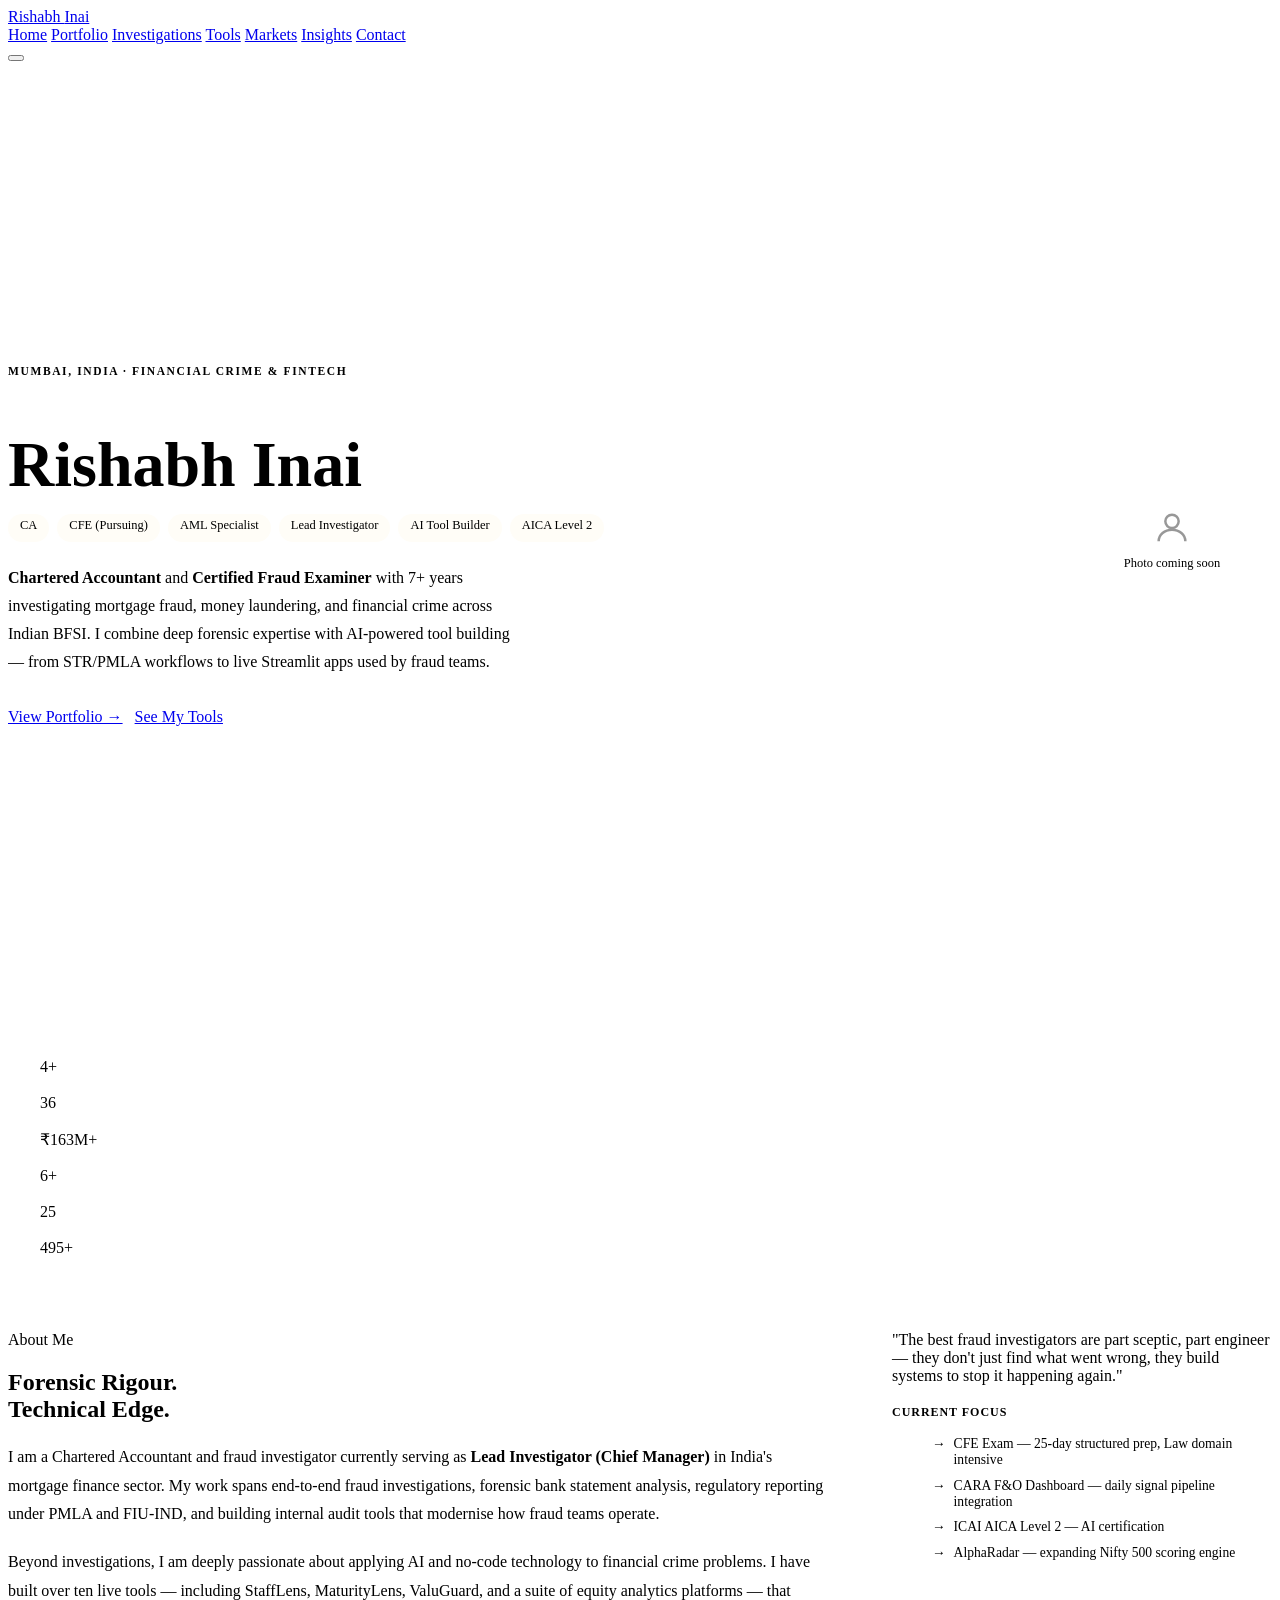
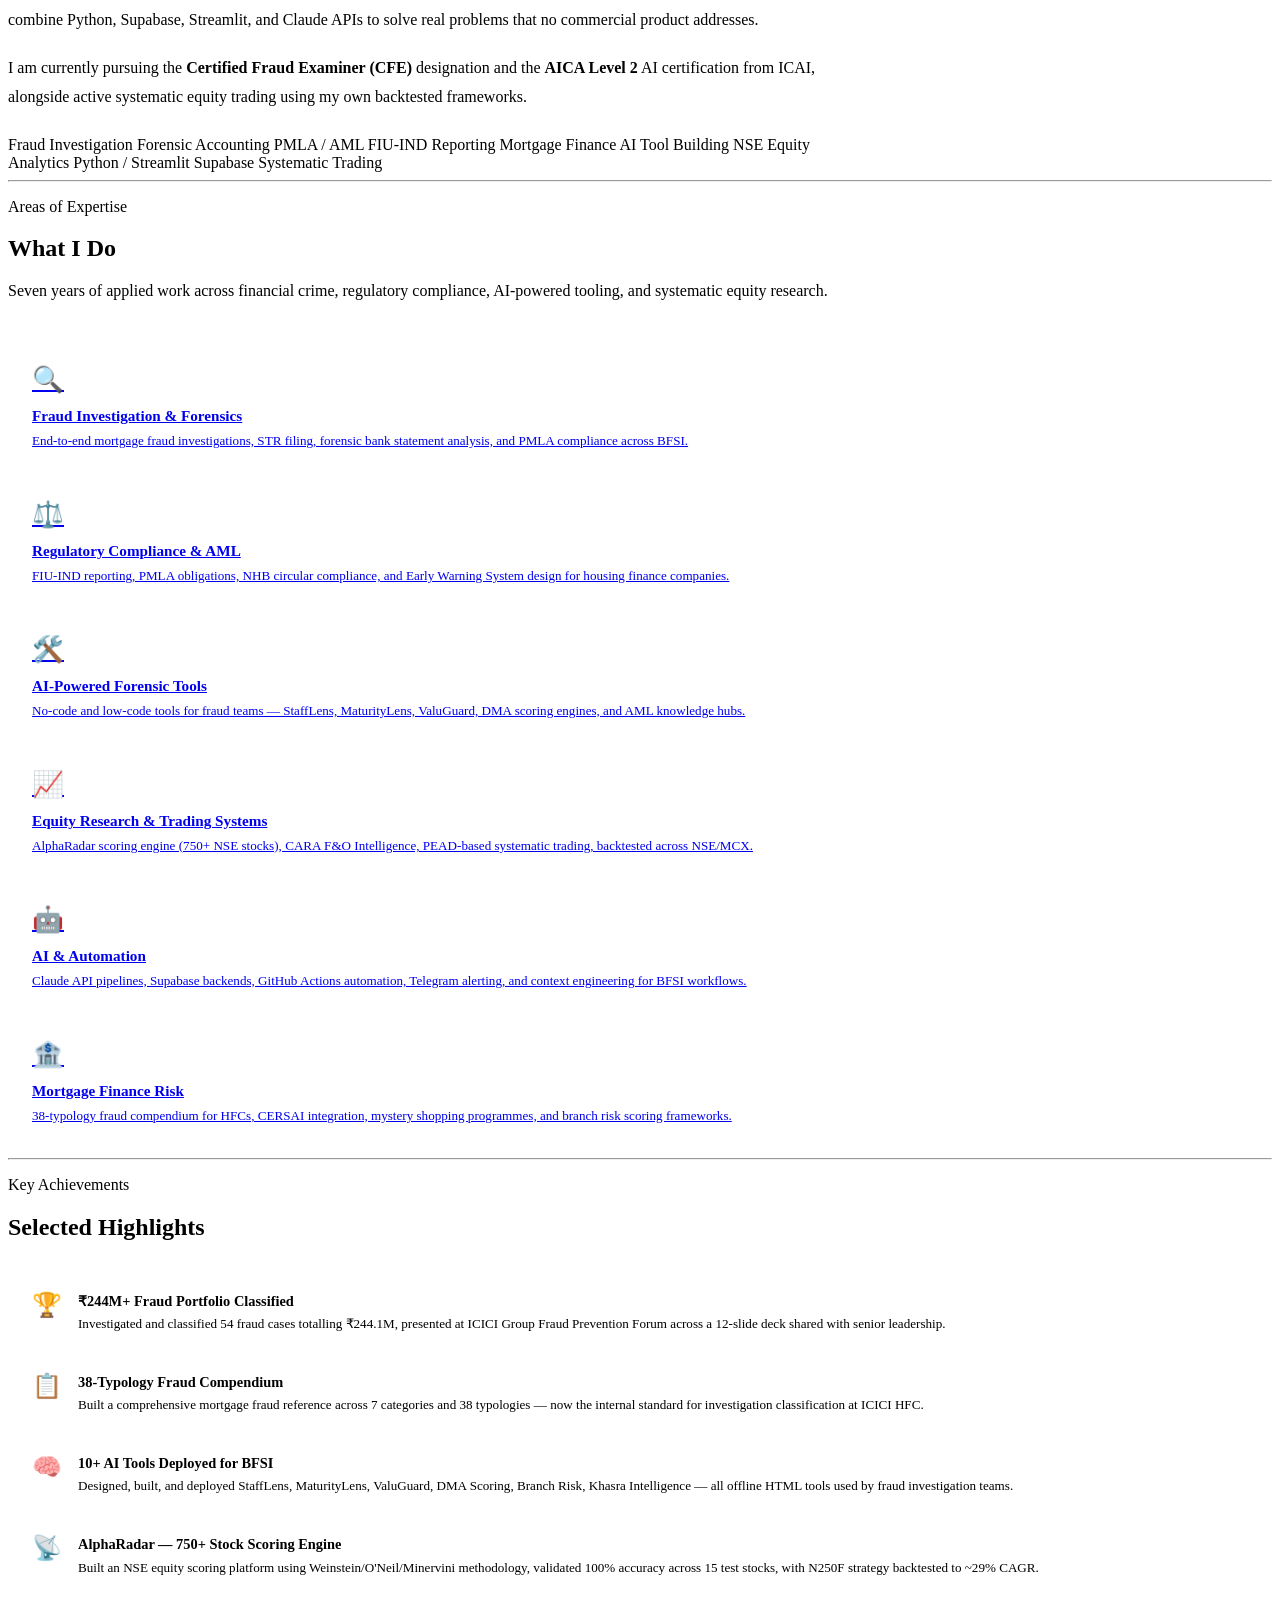
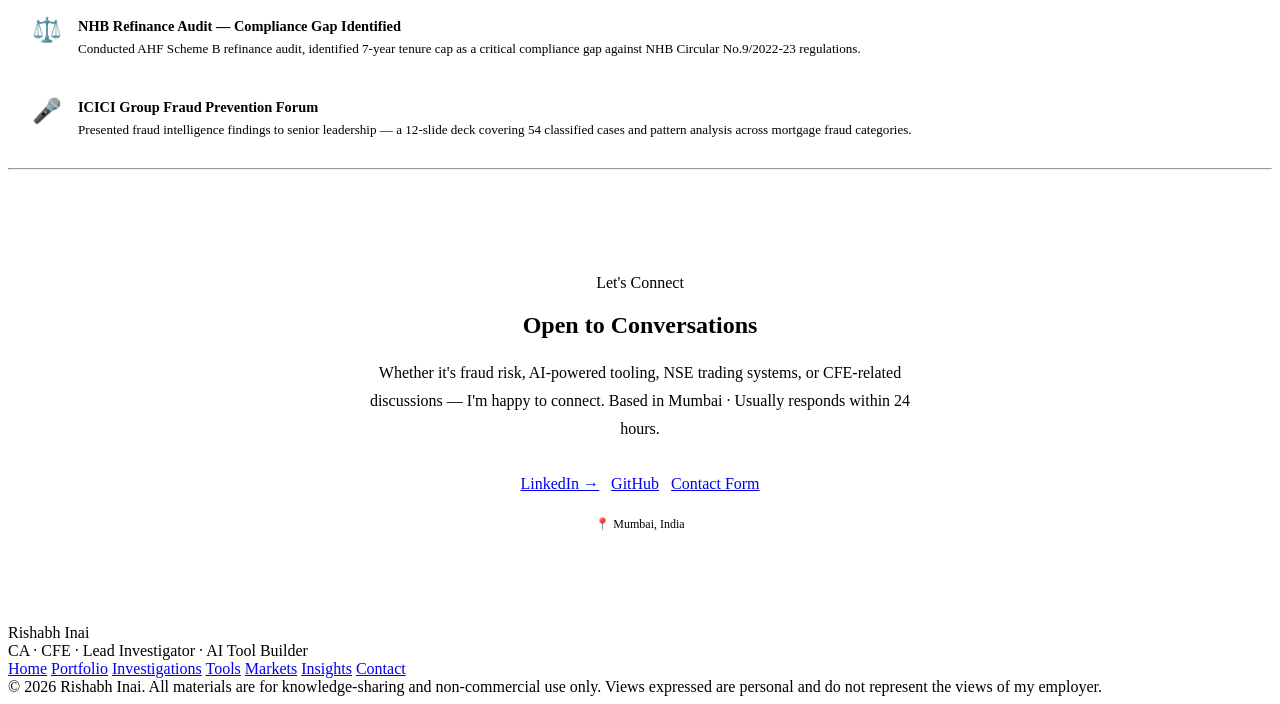
==== index.html @ bc0fc724 "Add index.html" ====
<!DOCTYPE html>
<html lang="en">
<head>
  <meta charset="UTF-8" />
  <meta name="viewport" content="width=device-width, initial-scale=1.0" />
  <title>Rishabh Inai — Fraud Investigator · CA · CFE · AI Tool Builder</title>
  <meta name="description" content="Rishabh Inai — Chartered Accountant, Certified Fraud Examiner (pursuing), Lead Investigator in financial crime with 7+ years in BFSI. Builder of AI-powered forensic and trading tools." />
  <meta property="og:title" content="Rishabh Inai — Fraud Investigator · CA · AI Tool Builder" />
  <meta property="og:description" content="CA · CFE · AML — Lead Investigator in financial crime and builder of AI-powered forensic tools for Indian BFSI." />
  <meta property="og:type" content="website" />
  <meta property="og:url" content="https://rishabhinai.github.io/" />
  <meta name="twitter:card" content="summary_large_image" />
  <link rel="stylesheet" href="style.css" />
  <style>
    /* ── HERO ── */
    .hero-section {
      min-height: 92vh;
      display: flex;
      align-items: center;
      position: relative;
      overflow: hidden;
      padding: 4rem 0;
    }
    .hero-ledger {
      position: absolute;
      inset: 0;
      pointer-events: none;
      opacity: 0.035;
      background-image: repeating-linear-gradient(
        -35deg,
        var(--navy) 0px,
        var(--navy) 1px,
        transparent 1px,
        transparent 28px
      );
    }
    .hero-inner {
      display: grid;
      grid-template-columns: 1fr auto;
      align-items: center;
      gap: 4rem;
      position: relative;
    }
    .hero-kicker {
      font-size: 0.72rem;
      font-weight: 600;
      letter-spacing: 0.14em;
      text-transform: uppercase;
      color: var(--gold);
      margin-bottom: 1.1rem;
    }
    .hero-name {
      font-family: var(--display);
      font-size: clamp(2.6rem, 5vw, 4rem);
      color: var(--navy);
      line-height: 1.05;
      margin-bottom: 1rem;
    }
    .hero-creds {
      display: flex;
      flex-wrap: wrap;
      gap: 8px;
      margin-bottom: 1.4rem;
      min-height: 28px;
    }
    .cred-pill {
      display: inline-block;
      padding: 4px 12px;
      border: 1px solid var(--gold);
      border-radius: 20px;
      font-size: 0.78rem;
      font-weight: 500;
      color: var(--navy2);
      background: #FFFDF7;
      opacity: 0;
      transform: translateY(6px);
      transition: opacity 0.4s, transform 0.4s;
    }
    .cred-pill.visible { opacity: 1; transform: translateY(0); }
    .hero-bio {
      font-size: 1rem;
      color: var(--slate);
      max-width: 520px;
      line-height: 1.75;
      margin-bottom: 2rem;
    }
    .hero-bio strong { color: var(--navy); font-weight: 600; }
    .hero-cta { display: flex; gap: 0.75rem; flex-wrap: wrap; }
    .hero-photo-wrap {
      width: 200px;
      height: 240px;
      border-radius: var(--r-lg);
      background: var(--tag-bg);
      border: 2px dashed var(--line2);
      display: flex;
      flex-direction: column;
      align-items: center;
      justify-content: center;
      flex-shrink: 0;
      color: var(--slate2);
      font-size: 0.78rem;
      text-align: center;
      gap: 8px;
    }
    .hero-photo-wrap svg { opacity: 0.4; }
    .hero-photo-wrap img {
      width: 100%;
      height: 100%;
      object-fit: cover;
      border-radius: var(--r-lg);
    }

    /* ── STATS BAR ── */
    .stats-bar {
      background: var(--navy);
      padding: 2.5rem 2rem;
    }
    .stats-bar .stat-num { color: var(--white); }
    .stats-bar .stat-label { color: rgba(255,255,255,0.5); }

    /* ── EXPERTISE TILES ── */
    .expertise-tile {
      background: var(--white);
      border: 1px solid var(--line);
      border-radius: var(--r-lg);
      padding: 1.5rem;
      display: block;
      transition: all 0.2s;
      cursor: pointer;
    }
    .expertise-tile:hover {
      border-color: var(--gold);
      box-shadow: 0 4px 20px rgba(200,149,42,0.12);
    }
    .tile-icon {
      font-size: 1.6rem;
      margin-bottom: 0.75rem;
      display: block;
    }
    .tile-title {
      font-size: 0.95rem;
      font-weight: 600;
      color: var(--navy);
      margin-bottom: 0.35rem;
    }
    .tile-desc {
      font-size: 0.82rem;
      color: var(--slate2);
      line-height: 1.55;
    }

    /* ── ACHIEVEMENT CARDS ── */
    .ach-card {
      display: flex;
      gap: 1rem;
      align-items: flex-start;
      background: var(--white);
      border: 1px solid var(--line);
      border-radius: var(--r-lg);
      padding: 1.25rem 1.5rem;
    }
    .ach-icon {
      font-size: 1.5rem;
      line-height: 1;
      flex-shrink: 0;
    }
    .ach-title { font-size: 0.9rem; font-weight: 600; color: var(--navy); margin-bottom: 0.2rem; }
    .ach-desc { font-size: 0.82rem; color: var(--slate2); line-height: 1.6; }

    /* ── HERO MOBILE ── */
    @media (max-width: 768px) {
      .hero-inner { grid-template-columns: 1fr; }
      .hero-photo-wrap { display: none; }
      .hero-section { min-height: auto; padding: 3rem 0; }
    }
  </style>
</head>
<body>

<!-- ── NAV ── -->
<nav>
  <div class="nav-inner">
    <a class="nav-brand" href="index.html">Rishabh <span>Inai</span></a>
    <div class="nav-links" id="navLinks">
      <a href="index.html" class="active">Home</a>
      <a href="portfolio.html">Portfolio</a>
      <a href="investigation.html">Investigations</a>
      <a href="tools.html">Tools</a>
      <a href="markets.html">Markets</a>
      <a href="blogs.html">Insights</a>
      <a href="contact.html">Contact</a>
    </div>
    <button class="hamburger" id="menuBtn" aria-label="Toggle menu">
      <span></span><span></span><span></span>
    </button>
  </div>
</nav>

<!-- ── HERO ── -->
<section class="hero-section">
  <div class="hero-ledger" aria-hidden="true"></div>
  <div class="page-wrapper" style="width:100%">
    <div class="hero-inner">
      <div>
        <p class="hero-kicker">Mumbai, India · Financial Crime & Fintech</p>
        <h1 class="hero-name">Rishabh Inai</h1>
        <div class="hero-creds" id="credPills" role="text" aria-label="Credentials">
          <!-- filled by JS -->
        </div>
        <p class="hero-bio">
          <strong>Chartered Accountant</strong> and <strong>Certified Fraud Examiner</strong> with 7+ years investigating mortgage fraud, money laundering, and financial crime across Indian BFSI. I combine deep forensic expertise with AI-powered tool building — from STR/PMLA workflows to live Streamlit apps used by fraud teams.
        </p>
        <div class="hero-cta">
          <a href="portfolio.html" class="btn btn-primary">View Portfolio →</a>
          <a href="tools.html" class="btn btn-outline">See My Tools</a>
        </div>
      </div>
      <div class="hero-photo-wrap" id="photoWrap">
        <svg width="40" height="40" viewBox="0 0 24 24" fill="none" stroke="currentColor" stroke-width="1.5">
          <circle cx="12" cy="8" r="4"/><path d="M4 20c0-4 3.6-7 8-7s8 3 8 7"/>
        </svg>
        <span>Photo coming soon</span>
      </div>
    </div>
  </div>
</section>

<!-- ── STATS BAR ── -->
<div class="stats-bar">
  <div class="page-wrapper">
    <div class="stats-grid">
      <div class="stat-item">
        <div class="stat-num"><span class="count" data-target="7">0</span><span>+</span></div>
        <div class="stat-label">Years in BFSI</div>
      </div>
      <div class="stat-item">
        <div class="stat-num"><span class="count" data-target="54">0</span></div>
        <div class="stat-label">Fraud Cases Classified</div>
      </div>
      <div class="stat-item">
        <div class="stat-num">₹<span class="count" data-target="244">0</span>M<span>+</span></div>
        <div class="stat-label">Fraud Portfolio Reviewed</div>
      </div>
      <div class="stat-item">
        <div class="stat-num"><span class="count" data-target="10">0</span><span>+</span></div>
        <div class="stat-label">AI Tools Built</div>
      </div>
      <div class="stat-item">
        <div class="stat-num"><span class="count" data-target="38">0</span></div>
        <div class="stat-label">Fraud Typologies Mapped</div>
      </div>
      <div class="stat-item">
        <div class="stat-num"><span class="count" data-target="750">0</span><span>+</span></div>
        <div class="stat-label">NSE Stocks Scored</div>
      </div>
    </div>
  </div>
</div>

<!-- ── ABOUT ── -->
<section>
  <div class="page-wrapper">
    <div style="display:grid; grid-template-columns: 1fr 380px; gap: 4rem; align-items: start;">
      <div>
        <p class="section-eyebrow">About Me</p>
        <h2 class="section-title">Forensic Rigour.<br>Technical Edge.</h2>
        <p style="color:var(--slate); line-height:1.8; margin-bottom:1.2rem;">
          I am a Chartered Accountant and fraud investigator currently serving as <strong>Lead Investigator (Chief Manager)</strong> in India's mortgage finance sector. My work spans end-to-end fraud investigations, forensic bank statement analysis, regulatory reporting under PMLA and FIU-IND, and building internal audit tools that modernise how fraud teams operate.
        </p>
        <p style="color:var(--slate); line-height:1.8; margin-bottom:1.2rem;">
          Beyond investigations, I am deeply passionate about applying AI and no-code technology to financial crime problems. I have built over ten live tools — including StaffLens, MaturityLens, ValuGuard, and a suite of equity analytics platforms — that combine Python, Supabase, Streamlit, and Claude APIs to solve real problems that no commercial product addresses.
        </p>
        <p style="color:var(--slate); line-height:1.8; margin-bottom:1.5rem;">
          I am currently pursuing the <strong>Certified Fraud Examiner (CFE)</strong> designation and the <strong>AICA Level 2</strong> AI certification from ICAI, alongside active systematic equity trading using my own backtested frameworks.
        </p>
        <div class="tag-wrap">
          <span class="tag">Fraud Investigation</span>
          <span class="tag">Forensic Accounting</span>
          <span class="tag">PMLA / AML</span>
          <span class="tag">FIU-IND Reporting</span>
          <span class="tag">Mortgage Finance</span>
          <span class="tag">AI Tool Building</span>
          <span class="tag">NSE Equity Analytics</span>
          <span class="tag">Python / Streamlit</span>
          <span class="tag">Supabase</span>
          <span class="tag">Systematic Trading</span>
        </div>
      </div>
      <div>
        <div class="quote-block">
          <p>"The best fraud investigators are part sceptic, part engineer — they don't just find what went wrong, they build systems to stop it happening again."</p>
        </div>
        <div class="card card-gold" style="margin-top:1.25rem;">
          <div style="font-size:0.75rem; font-weight:600; text-transform:uppercase; letter-spacing:0.08em; color:var(--gold); margin-bottom:0.6rem;">Current Focus</div>
          <ul style="display:flex; flex-direction:column; gap:0.6rem;">
            <li style="font-size:0.85rem; color:var(--slate); display:flex; gap:8px;"><span style="color:var(--gold);">→</span> CFE Exam — 25-day structured prep, Law domain intensive</li>
            <li style="font-size:0.85rem; color:var(--slate); display:flex; gap:8px;"><span style="color:var(--gold);">→</span> CARA F&O Dashboard — daily signal pipeline integration</li>
            <li style="font-size:0.85rem; color:var(--slate); display:flex; gap:8px;"><span style="color:var(--gold);">→</span> ICAI AICA Level 2 — AI certification</li>
            <li style="font-size:0.85rem; color:var(--slate); display:flex; gap:8px;"><span style="color:var(--gold);">→</span> AlphaRadar — expanding Nifty 500 scoring engine</li>
          </ul>
        </div>
      </div>
    </div>
  </div>
</section>

<hr class="divider" />

<!-- ── EXPERTISE ── -->
<section>
  <div class="page-wrapper">
    <p class="section-eyebrow">Areas of Expertise</p>
    <h2 class="section-title">What I Do</h2>
    <p class="section-sub" style="margin-bottom:2.5rem;">Seven years of applied work across financial crime, regulatory compliance, AI-powered tooling, and systematic equity research.</p>
    <div class="grid-3">
      <a href="investigation.html" class="expertise-tile">
        <span class="tile-icon">🔍</span>
        <div class="tile-title">Fraud Investigation & Forensics</div>
        <div class="tile-desc">End-to-end mortgage fraud investigations, STR filing, forensic bank statement analysis, and PMLA compliance across BFSI.</div>
      </a>
      <a href="investigation.html" class="expertise-tile">
        <span class="tile-icon">⚖️</span>
        <div class="tile-title">Regulatory Compliance & AML</div>
        <div class="tile-desc">FIU-IND reporting, PMLA obligations, NHB circular compliance, and Early Warning System design for housing finance companies.</div>
      </a>
      <a href="tools.html" class="expertise-tile">
        <span class="tile-icon">🛠️</span>
        <div class="tile-title">AI-Powered Forensic Tools</div>
        <div class="tile-desc">No-code and low-code tools for fraud teams — StaffLens, MaturityLens, ValuGuard, DMA scoring engines, and AML knowledge hubs.</div>
      </a>
      <a href="markets.html" class="expertise-tile">
        <span class="tile-icon">📈</span>
        <div class="tile-title">Equity Research & Trading Systems</div>
        <div class="tile-desc">AlphaRadar scoring engine (750+ NSE stocks), CARA F&O Intelligence, PEAD-based systematic trading, backtested across NSE/MCX.</div>
      </a>
      <a href="tools.html" class="expertise-tile">
        <span class="tile-icon">🤖</span>
        <div class="tile-title">AI & Automation</div>
        <div class="tile-desc">Claude API pipelines, Supabase backends, GitHub Actions automation, Telegram alerting, and context engineering for BFSI workflows.</div>
      </a>
      <a href="investigation.html" class="expertise-tile">
        <span class="tile-icon">🏦</span>
        <div class="tile-title">Mortgage Finance Risk</div>
        <div class="tile-desc">38-typology fraud compendium for HFCs, CERSAI integration, mystery shopping programmes, and branch risk scoring frameworks.</div>
      </a>
    </div>
  </div>
</section>

<hr class="divider" />

<!-- ── ACHIEVEMENTS ── -->
<section>
  <div class="page-wrapper">
    <p class="section-eyebrow">Key Achievements</p>
    <h2 class="section-title">Selected Highlights</h2>
    <div class="grid-2" style="margin-top:2rem;">
      <div class="ach-card">
        <span class="ach-icon">🏆</span>
        <div>
          <div class="ach-title">₹244M+ Fraud Portfolio Classified</div>
          <div class="ach-desc">Investigated and classified 54 fraud cases totalling ₹244.1M, presented at ICICI Group Fraud Prevention Forum across a 12-slide deck shared with senior leadership.</div>
        </div>
      </div>
      <div class="ach-card">
        <span class="ach-icon">📋</span>
        <div>
          <div class="ach-title">38-Typology Fraud Compendium</div>
          <div class="ach-desc">Built a comprehensive mortgage fraud reference across 7 categories and 38 typologies — now the internal standard for investigation classification at ICICI HFC.</div>
        </div>
      </div>
      <div class="ach-card">
        <span class="ach-icon">🧠</span>
        <div>
          <div class="ach-title">10+ AI Tools Deployed for BFSI</div>
          <div class="ach-desc">Designed, built, and deployed StaffLens, MaturityLens, ValuGuard, DMA Scoring, Branch Risk, Khasra Intelligence — all offline HTML tools used by fraud investigation teams.</div>
        </div>
      </div>
      <div class="ach-card">
        <span class="ach-icon">📡</span>
        <div>
          <div class="ach-title">AlphaRadar — 750+ Stock Scoring Engine</div>
          <div class="ach-desc">Built an NSE equity scoring platform using Weinstein/O'Neil/Minervini methodology, validated 100% accuracy across 15 test stocks, with N250F strategy backtested to ~29% CAGR.</div>
        </div>
      </div>
      <div class="ach-card">
        <span class="ach-icon">⚖️</span>
        <div>
          <div class="ach-title">NHB Refinance Audit — Compliance Gap Identified</div>
          <div class="ach-desc">Conducted AHF Scheme B refinance audit, identified 7-year tenure cap as a critical compliance gap against NHB Circular No.9/2022-23 regulations.</div>
        </div>
      </div>
      <div class="ach-card">
        <span class="ach-icon">🎤</span>
        <div>
          <div class="ach-title">ICICI Group Fraud Prevention Forum</div>
          <div class="ach-desc">Presented fraud intelligence findings to senior leadership — a 12-slide deck covering 54 classified cases and pattern analysis across mortgage fraud categories.</div>
        </div>
      </div>
    </div>
  </div>
</section>

<hr class="divider" />

<!-- ── CONNECT ── -->
<section style="background: var(--white); padding: 5rem 0;">
  <div class="page-wrapper" style="text-align:center; max-width:560px; margin:0 auto;">
    <p class="section-eyebrow">Let's Connect</p>
    <h2 class="section-title">Open to Conversations</h2>
    <p style="color:var(--slate); margin-bottom:2rem; line-height:1.75;">
      Whether it's fraud risk, AI-powered tooling, NSE trading systems, or CFE-related discussions — I'm happy to connect.
      Based in Mumbai · Usually responds within 24 hours.
    </p>
    <div style="display:flex; gap:0.75rem; flex-wrap:wrap; justify-content:center;">
      <a href="https://linkedin.com/in/rishabhinai" target="_blank" rel="noopener" class="btn btn-primary">LinkedIn →</a>
      <a href="https://github.com/rishabhinai-netizen" target="_blank" rel="noopener" class="btn btn-outline">GitHub</a>
      <a href="contact.html" class="btn btn-outline">Contact Form</a>
    </div>
    <p style="font-size:0.75rem; color:var(--slate2); margin-top:1.5rem;">📍 Mumbai, India</p>
  </div>
</section>

<!-- ── FOOTER ── -->
<footer>
  <div class="footer-inner">
    <div>
      <div class="footer-brand">Rishabh Inai</div>
      <div class="footer-tagline">CA · CFE · Lead Investigator · AI Tool Builder</div>
    </div>
    <div class="footer-links">
      <a href="index.html">Home</a>
      <a href="portfolio.html">Portfolio</a>
      <a href="investigation.html">Investigations</a>
      <a href="tools.html">Tools</a>
      <a href="markets.html">Markets</a>
      <a href="blogs.html">Insights</a>
      <a href="contact.html">Contact</a>
    </div>
  </div>
  <div class="footer-inner" style="padding-top:0;">
    <div class="footer-copy">
      © 2026 Rishabh Inai. All materials are for knowledge-sharing and non-commercial use only.
      Views expressed are personal and do not represent the views of my employer.
    </div>
  </div>
</footer>

<script>
  // Hamburger
  document.getElementById('menuBtn').addEventListener('click', () => {
    document.getElementById('navLinks').classList.toggle('open');
  });

  // Credential pills typewriter
  const creds = ['CA', 'CFE (Pursuing)', 'AML Specialist', 'Lead Investigator', 'AI Tool Builder', 'AICA Level 2'];
  const container = document.getElementById('credPills');
  creds.forEach((c, i) => {
    const pill = document.createElement('span');
    pill.className = 'cred-pill';
    pill.textContent = c;
    container.appendChild(pill);
    setTimeout(() => pill.classList.add('visible'), 200 + i * 180);
  });

  // Counter animation
  function animateCount(el) {
    const target = parseInt(el.dataset.target);
    const duration = 1600;
    const step = target / (duration / 16);
    let current = 0;
    const timer = setInterval(() => {
      current = Math.min(current + step, target);
      el.textContent = Math.floor(current);
      if (current >= target) clearInterval(timer);
    }, 16);
  }

  const observer = new IntersectionObserver(entries => {
    entries.forEach(e => {
      if (e.isIntersecting) {
        e.target.querySelectorAll('.count').forEach(animateCount);
        observer.unobserve(e.target);
      }
    });
  }, { threshold: 0.3 });

  document.querySelectorAll('.stats-grid').forEach(g => observer.observe(g));
</script>
</body>
</html>
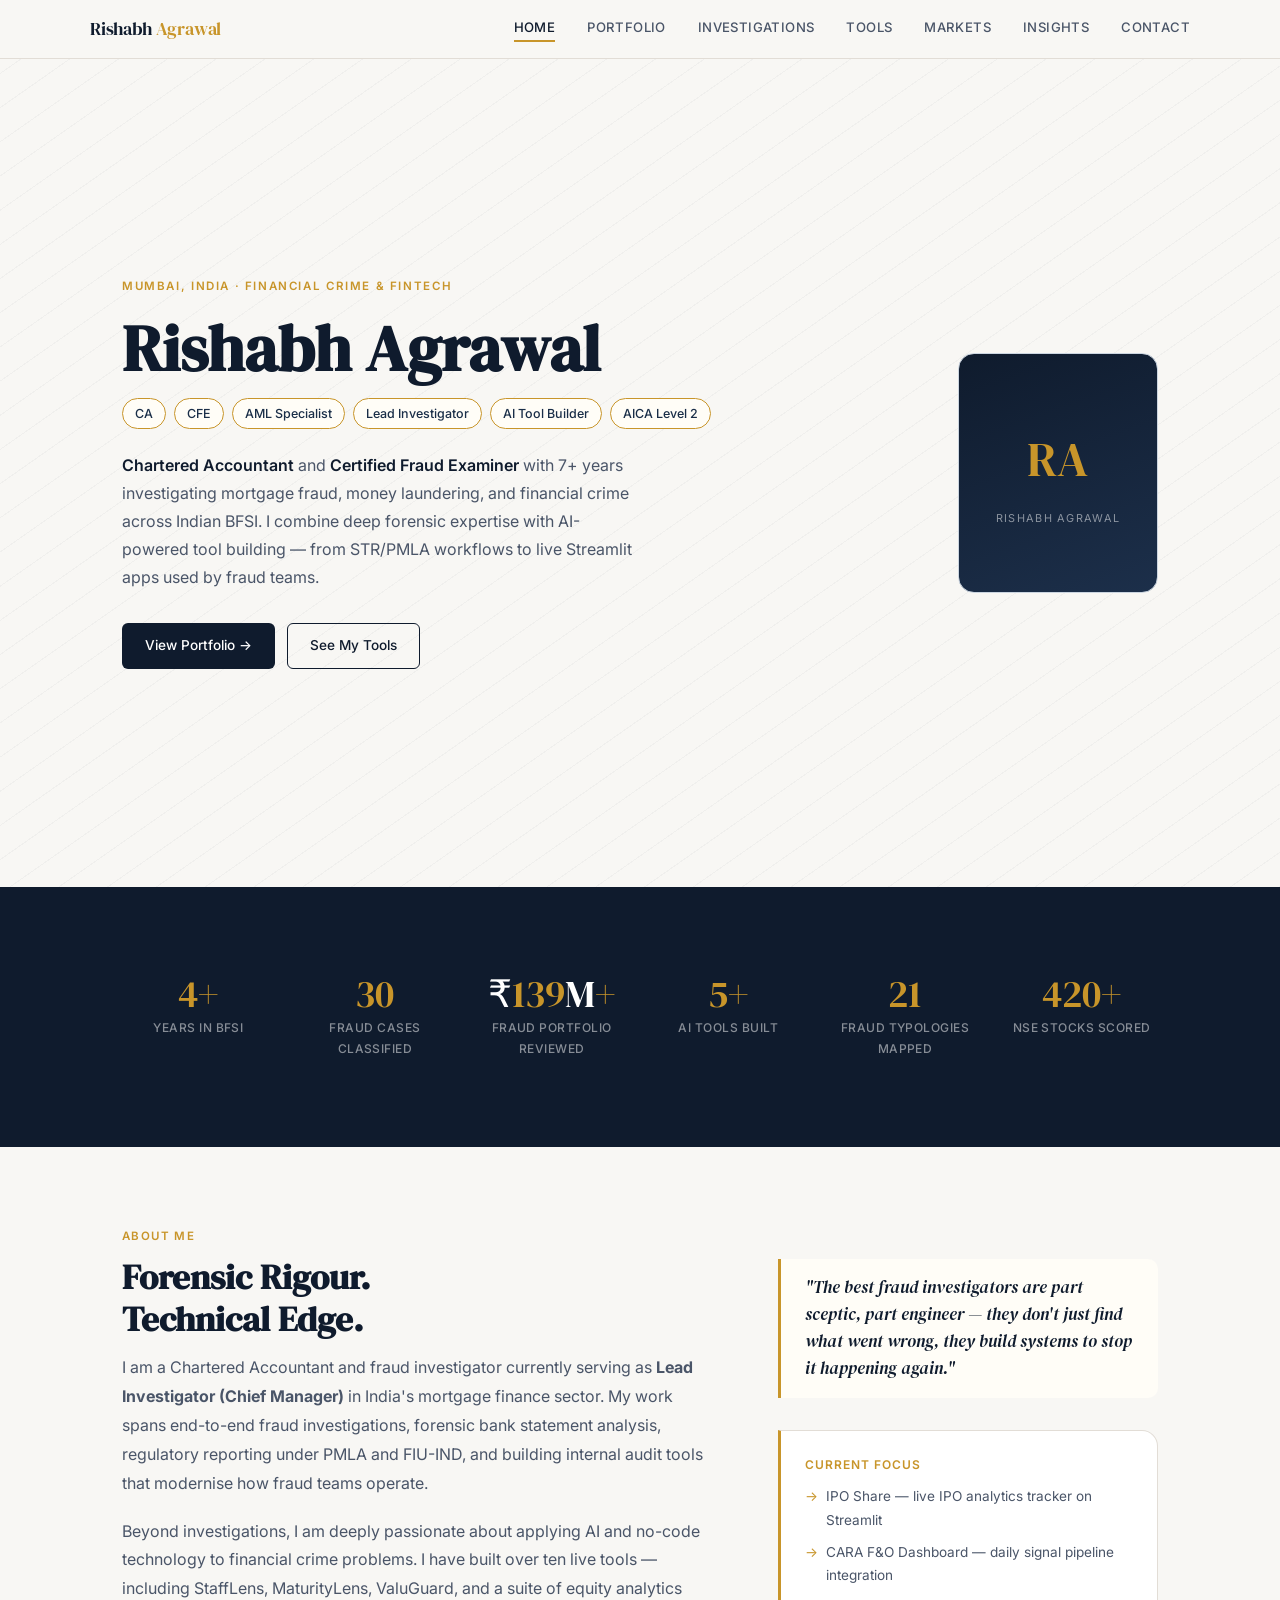
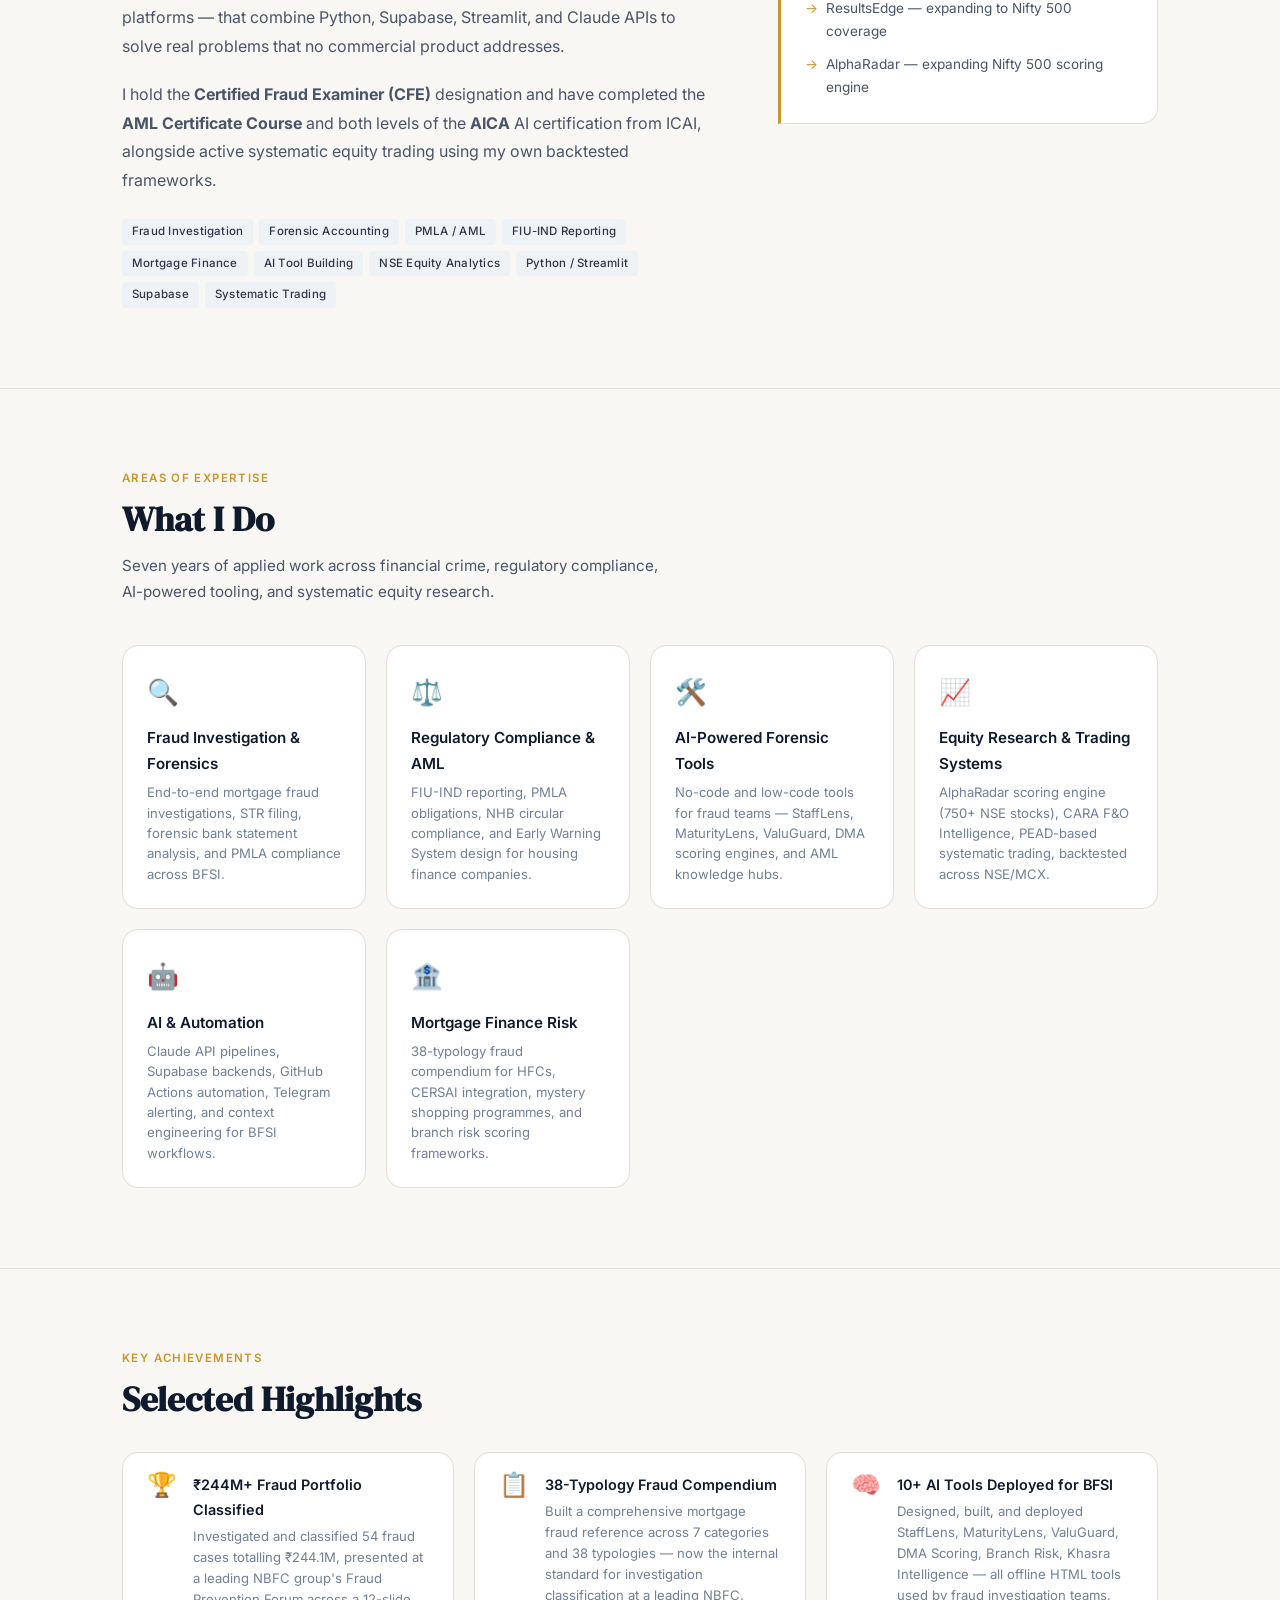
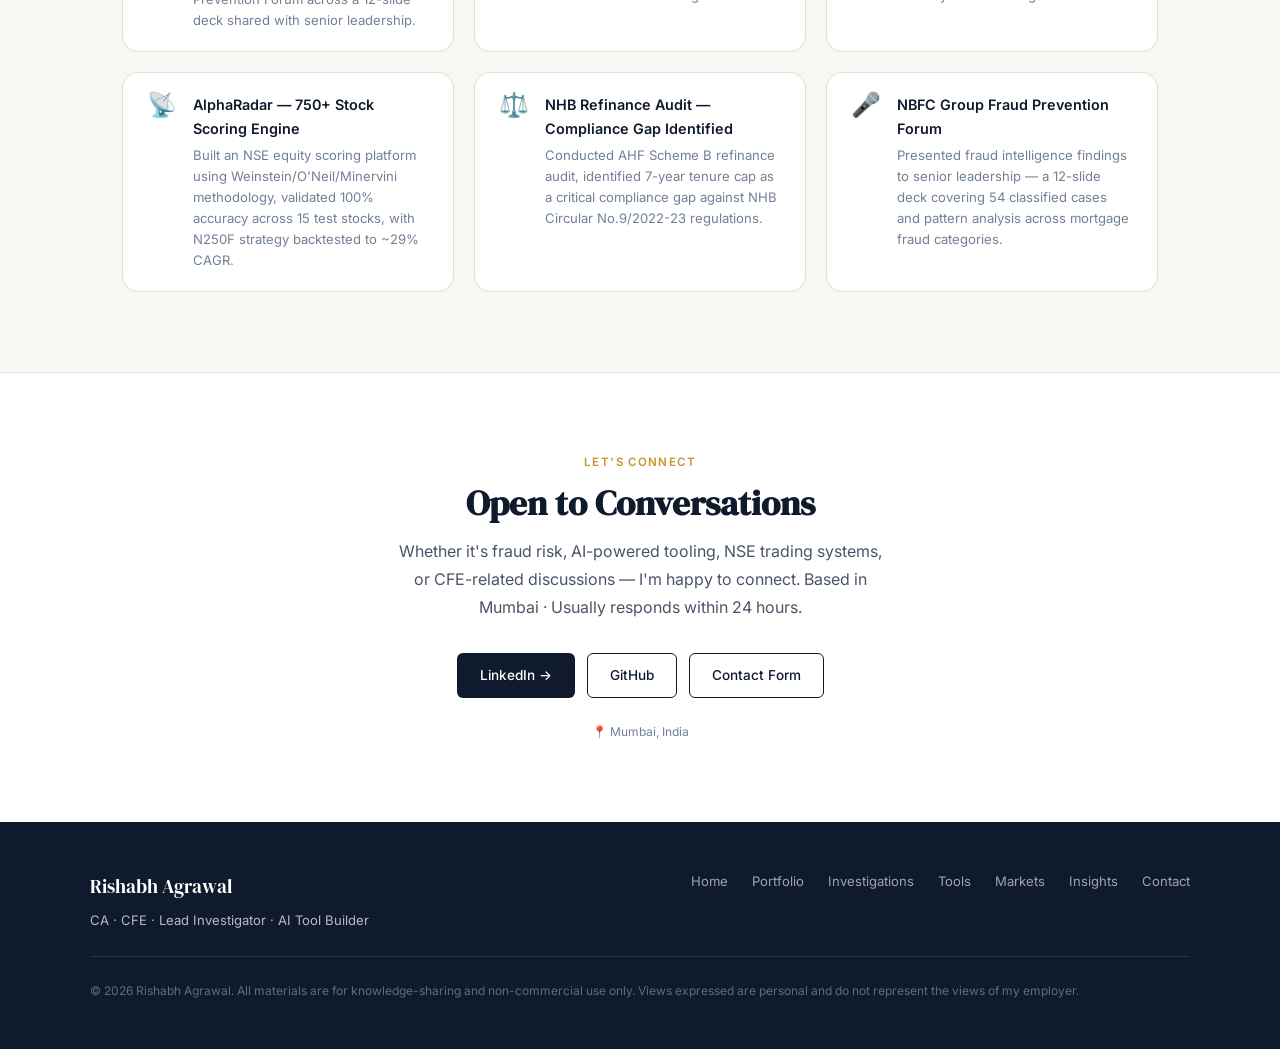
==== commit d7cf249e: "Update site content: rebrand to Rishabh Agrawal, CFE certified, add IPO Share tool, anonymize employ" ====
--- a/index.html
+++ b/index.html
@@ -3,9 +3,9 @@
 <head>
   <meta charset="UTF-8" />
   <meta name="viewport" content="width=device-width, initial-scale=1.0" />
-  <title>Rishabh Inai — Fraud Investigator · CA · CFE · AI Tool Builder</title>
-  <meta name="description" content="Rishabh Inai — Chartered Accountant, Certified Fraud Examiner (pursuing), Lead Investigator in financial crime with 7+ years in BFSI. Builder of AI-powered forensic and trading tools." />
-  <meta property="og:title" content="Rishabh Inai — Fraud Investigator · CA · AI Tool Builder" />
+  <title>Rishabh Agrawal — Fraud Investigator · CA · CFE · AI Tool Builder</title>
+  <meta name="description" content="Rishabh Agrawal — Chartered Accountant, Certified Fraud Examiner, Lead Investigator in financial crime with 7+ years in BFSI. Builder of AI-powered forensic and trading tools." />
+  <meta property="og:title" content="Rishabh Agrawal — Fraud Investigator · CA · AI Tool Builder" />
   <meta property="og:description" content="CA · CFE · AML — Lead Investigator in financial crime and builder of AI-powered forensic tools for Indian BFSI." />
   <meta property="og:type" content="website" />
   <meta property="og:url" content="https://rishabhinai.github.io/" />
@@ -90,19 +90,30 @@
       width: 200px;
       height: 240px;
       border-radius: var(--r-lg);
-      background: var(--tag-bg);
-      border: 2px dashed var(--line2);
+      background: linear-gradient(160deg, var(--navy) 0%, #1c2f4a 100%);
+      border: 1px solid var(--line2);
       display: flex;
       flex-direction: column;
       align-items: center;
       justify-content: center;
       flex-shrink: 0;
-      color: var(--slate2);
+      color: var(--white);
       font-size: 0.78rem;
       text-align: center;
       gap: 8px;
     }
-    .hero-photo-wrap svg { opacity: 0.4; }
+    .hero-photo-wrap .monogram {
+      font-family: var(--display);
+      font-size: 3rem;
+      color: var(--gold);
+      letter-spacing: 0.02em;
+    }
+    .hero-photo-wrap .monogram-sub {
+      font-size: 0.68rem;
+      text-transform: uppercase;
+      letter-spacing: 0.12em;
+      color: rgba(255,255,255,0.5);
+    }
     .hero-photo-wrap img {
       width: 100%;
       height: 100%;
@@ -180,7 +191,7 @@
 <!-- ── NAV ── -->
 <nav>
   <div class="nav-inner">
-    <a class="nav-brand" href="index.html">Rishabh <span>Inai</span></a>
+    <a class="nav-brand" href="index.html">Rishabh <span>Agrawal</span></a>
     <div class="nav-links" id="navLinks">
       <a href="index.html" class="active">Home</a>
       <a href="portfolio.html">Portfolio</a>
@@ -203,7 +214,7 @@
     <div class="hero-inner">
       <div>
         <p class="hero-kicker">Mumbai, India · Financial Crime & Fintech</p>
-        <h1 class="hero-name">Rishabh Inai</h1>
+        <h1 class="hero-name">Rishabh Agrawal</h1>
         <div class="hero-creds" id="credPills" role="text" aria-label="Credentials">
           <!-- filled by JS -->
         </div>
@@ -216,10 +227,8 @@
         </div>
       </div>
       <div class="hero-photo-wrap" id="photoWrap">
-        <svg width="40" height="40" viewBox="0 0 24 24" fill="none" stroke="currentColor" stroke-width="1.5">
-          <circle cx="12" cy="8" r="4"/><path d="M4 20c0-4 3.6-7 8-7s8 3 8 7"/>
-        </svg>
-        <span>Photo coming soon</span>
+        <div class="monogram">RA</div>
+        <div class="monogram-sub">Rishabh Agrawal</div>
       </div>
     </div>
   </div>
@@ -271,7 +280,7 @@
           Beyond investigations, I am deeply passionate about applying AI and no-code technology to financial crime problems. I have built over ten live tools — including StaffLens, MaturityLens, ValuGuard, and a suite of equity analytics platforms — that combine Python, Supabase, Streamlit, and Claude APIs to solve real problems that no commercial product addresses.
         </p>
         <p style="color:var(--slate); line-height:1.8; margin-bottom:1.5rem;">
-          I am currently pursuing the <strong>Certified Fraud Examiner (CFE)</strong> designation and the <strong>AICA Level 2</strong> AI certification from ICAI, alongside active systematic equity trading using my own backtested frameworks.
+          I hold the <strong>Certified Fraud Examiner (CFE)</strong> designation and have completed the <strong>AML Certificate Course</strong> and both levels of the <strong>AICA</strong> AI certification from ICAI, alongside active systematic equity trading using my own backtested frameworks.
         </p>
         <div class="tag-wrap">
           <span class="tag">Fraud Investigation</span>
@@ -293,9 +302,9 @@
         <div class="card card-gold" style="margin-top:1.25rem;">
           <div style="font-size:0.75rem; font-weight:600; text-transform:uppercase; letter-spacing:0.08em; color:var(--gold); margin-bottom:0.6rem;">Current Focus</div>
           <ul style="display:flex; flex-direction:column; gap:0.6rem;">
-            <li style="font-size:0.85rem; color:var(--slate); display:flex; gap:8px;"><span style="color:var(--gold);">→</span> CFE Exam — 25-day structured prep, Law domain intensive</li>
+            <li style="font-size:0.85rem; color:var(--slate); display:flex; gap:8px;"><span style="color:var(--gold);">→</span> IPO Share — live IPO analytics tracker on Streamlit</li>
             <li style="font-size:0.85rem; color:var(--slate); display:flex; gap:8px;"><span style="color:var(--gold);">→</span> CARA F&O Dashboard — daily signal pipeline integration</li>
-            <li style="font-size:0.85rem; color:var(--slate); display:flex; gap:8px;"><span style="color:var(--gold);">→</span> ICAI AICA Level 2 — AI certification</li>
+            <li style="font-size:0.85rem; color:var(--slate); display:flex; gap:8px;"><span style="color:var(--gold);">→</span> ResultsEdge — expanding to Nifty 500 coverage</li>
             <li style="font-size:0.85rem; color:var(--slate); display:flex; gap:8px;"><span style="color:var(--gold);">→</span> AlphaRadar — expanding Nifty 500 scoring engine</li>
           </ul>
         </div>
@@ -359,14 +368,14 @@
         <span class="ach-icon">🏆</span>
         <div>
           <div class="ach-title">₹244M+ Fraud Portfolio Classified</div>
-          <div class="ach-desc">Investigated and classified 54 fraud cases totalling ₹244.1M, presented at ICICI Group Fraud Prevention Forum across a 12-slide deck shared with senior leadership.</div>
+          <div class="ach-desc">Investigated and classified 54 fraud cases totalling ₹244.1M, presented at a leading NBFC group's Fraud Prevention Forum across a 12-slide deck shared with senior leadership.</div>
         </div>
       </div>
       <div class="ach-card">
         <span class="ach-icon">📋</span>
         <div>
           <div class="ach-title">38-Typology Fraud Compendium</div>
-          <div class="ach-desc">Built a comprehensive mortgage fraud reference across 7 categories and 38 typologies — now the internal standard for investigation classification at ICICI HFC.</div>
+          <div class="ach-desc">Built a comprehensive mortgage fraud reference across 7 categories and 38 typologies — now the internal standard for investigation classification at a leading NBFC.</div>
         </div>
       </div>
       <div class="ach-card">
@@ -393,7 +402,7 @@
       <div class="ach-card">
         <span class="ach-icon">🎤</span>
         <div>
-          <div class="ach-title">ICICI Group Fraud Prevention Forum</div>
+          <div class="ach-title">NBFC Group Fraud Prevention Forum</div>
           <div class="ach-desc">Presented fraud intelligence findings to senior leadership — a 12-slide deck covering 54 classified cases and pattern analysis across mortgage fraud categories.</div>
         </div>
       </div>
@@ -413,7 +422,7 @@
       Based in Mumbai · Usually responds within 24 hours.
     </p>
     <div style="display:flex; gap:0.75rem; flex-wrap:wrap; justify-content:center;">
-      <a href="https://linkedin.com/in/rishabhinai" target="_blank" rel="noopener" class="btn btn-primary">LinkedIn →</a>
+      <a href="https://www.linkedin.com/in/rishabh-agrawal-ca/" target="_blank" rel="noopener" class="btn btn-primary">LinkedIn →</a>
       <a href="https://github.com/rishabhinai-netizen" target="_blank" rel="noopener" class="btn btn-outline">GitHub</a>
       <a href="contact.html" class="btn btn-outline">Contact Form</a>
     </div>
@@ -425,7 +434,7 @@
 <footer>
   <div class="footer-inner">
     <div>
-      <div class="footer-brand">Rishabh Inai</div>
+      <div class="footer-brand">Rishabh Agrawal</div>
       <div class="footer-tagline">CA · CFE · Lead Investigator · AI Tool Builder</div>
     </div>
     <div class="footer-links">
@@ -440,7 +449,7 @@
   </div>
   <div class="footer-inner" style="padding-top:0;">
     <div class="footer-copy">
-      © 2026 Rishabh Inai. All materials are for knowledge-sharing and non-commercial use only.
+      © 2026 Rishabh Agrawal. All materials are for knowledge-sharing and non-commercial use only.
       Views expressed are personal and do not represent the views of my employer.
     </div>
   </div>
@@ -453,7 +462,7 @@
   });
 
   // Credential pills typewriter
-  const creds = ['CA', 'CFE (Pursuing)', 'AML Specialist', 'Lead Investigator', 'AI Tool Builder', 'AICA Level 2'];
+  const creds = ['CA', 'CFE', 'AML Specialist', 'Lead Investigator', 'AI Tool Builder', 'AICA Level 2'];
   const container = document.getElementById('credPills');
   creds.forEach((c, i) => {
     const pill = document.createElement('span');
--- a/style.css
+++ b/style.css
@@ -0,0 +1,440 @@
+/* ── RISHABH INAI · SITE STYLESHEET ── */
+
+@import url('https://fonts.googleapis.com/css2?family=DM+Serif+Display:ital@0;1&family=Inter:wght@300;400;500;600&display=swap');
+
+/* ── TOKENS ── */
+:root {
+  --navy:   #0F1B2D;
+  --navy2:  #1A2E48;
+  --gold:   #C8952A;
+  --gold-lt:#F0D9A8;
+  --canvas: #F8F7F4;
+  --white:  #FFFFFF;
+  --slate:  #4A5568;
+  --slate2: #718096;
+  --line:   #E2DDD6;
+  --line2:  #CBD5E0;
+  --tag-bg: #EDF2F7;
+  --tag-txt:#2D3748;
+
+  --display: 'DM Serif Display', Georgia, serif;
+  --body:    'Inter', -apple-system, sans-serif;
+
+  --r-sm: 6px;
+  --r-md: 10px;
+  --r-lg: 16px;
+}
+
+/* ── RESET ── */
+*, *::before, *::after { box-sizing: border-box; margin: 0; padding: 0; }
+html { scroll-behavior: smooth; }
+body {
+  font-family: var(--body);
+  background: var(--canvas);
+  color: var(--navy);
+  font-size: 16px;
+  line-height: 1.7;
+  -webkit-font-smoothing: antialiased;
+}
+img { max-width: 100%; display: block; }
+a { color: inherit; text-decoration: none; }
+ul, ol { list-style: none; }
+
+/* ── NAV ── */
+nav {
+  position: sticky;
+  top: 0;
+  z-index: 100;
+  background: rgba(248,247,244,0.95);
+  backdrop-filter: blur(8px);
+  border-bottom: 1px solid var(--line);
+  padding: 0 2rem;
+}
+.nav-inner {
+  max-width: 1100px;
+  margin: 0 auto;
+  display: flex;
+  align-items: center;
+  justify-content: space-between;
+  height: 58px;
+}
+.nav-brand {
+  font-family: var(--display);
+  font-size: 1.15rem;
+  color: var(--navy);
+  letter-spacing: -0.01em;
+}
+.nav-brand span { color: var(--gold); }
+.nav-links {
+  display: flex;
+  gap: 2rem;
+}
+.nav-links a {
+  font-size: 0.82rem;
+  font-weight: 500;
+  color: var(--slate);
+  letter-spacing: 0.03em;
+  text-transform: uppercase;
+  transition: color 0.18s;
+}
+.nav-links a:hover, .nav-links a.active { color: var(--navy); }
+.nav-links a.active {
+  border-bottom: 2px solid var(--gold);
+  padding-bottom: 2px;
+}
+.hamburger { display: none; background: none; border: none; cursor: pointer; padding: 4px; }
+.hamburger span {
+  display: block; width: 22px; height: 2px;
+  background: var(--navy); margin: 5px 0;
+  transition: all 0.2s;
+}
+
+/* ── PAGE WRAPPER ── */
+.page-wrapper { max-width: 1100px; margin: 0 auto; padding: 0 2rem; }
+
+/* ── SECTION SPACING ── */
+section { padding: 5rem 0; }
+.section-eyebrow {
+  font-size: 0.72rem;
+  font-weight: 600;
+  letter-spacing: 0.12em;
+  text-transform: uppercase;
+  color: var(--gold);
+  margin-bottom: 0.6rem;
+}
+.section-title {
+  font-family: var(--display);
+  font-size: clamp(1.6rem, 3vw, 2.2rem);
+  color: var(--navy);
+  line-height: 1.2;
+  margin-bottom: 0.8rem;
+}
+.section-sub {
+  font-size: 0.95rem;
+  color: var(--slate);
+  max-width: 560px;
+  line-height: 1.7;
+}
+.divider {
+  border: none;
+  border-top: 1px solid var(--line);
+  margin: 0;
+}
+
+/* ── TAGS / BADGES ── */
+.tag {
+  display: inline-block;
+  padding: 3px 10px;
+  border-radius: 4px;
+  background: var(--tag-bg);
+  color: var(--tag-txt);
+  font-size: 0.72rem;
+  font-weight: 500;
+  letter-spacing: 0.02em;
+}
+.tag-gold {
+  background: #FEF3DC;
+  color: #92620A;
+}
+.tag-navy {
+  background: #E8EDF5;
+  color: var(--navy2);
+}
+.tag-wrap { display: flex; flex-wrap: wrap; gap: 6px; }
+
+/* ── CARDS ── */
+.card {
+  background: var(--white);
+  border: 1px solid var(--line);
+  border-radius: var(--r-lg);
+  padding: 1.5rem;
+  transition: box-shadow 0.2s, border-color 0.2s;
+}
+.card:hover {
+  box-shadow: 0 4px 20px rgba(15,27,45,0.07);
+  border-color: var(--line2);
+}
+.card-gold {
+  border-left: 3px solid var(--gold);
+  border-radius: 0 var(--r-lg) var(--r-lg) 0;
+}
+
+/* ── STAT GRID ── */
+.stats-grid {
+  display: grid;
+  grid-template-columns: repeat(auto-fit, minmax(130px, 1fr));
+  gap: 1.5rem;
+  margin: 3rem 0;
+}
+.stat-item { text-align: center; }
+.stat-num {
+  font-family: var(--display);
+  font-size: 2.4rem;
+  color: var(--navy);
+  line-height: 1;
+}
+.stat-num span { color: var(--gold); }
+.stat-label {
+  font-size: 0.75rem;
+  color: var(--slate2);
+  font-weight: 500;
+  letter-spacing: 0.04em;
+  text-transform: uppercase;
+  margin-top: 0.3rem;
+}
+
+/* ── GRID LAYOUTS ── */
+.grid-2 { display: grid; grid-template-columns: repeat(auto-fit, minmax(300px, 1fr)); gap: 1.25rem; }
+.grid-3 { display: grid; grid-template-columns: repeat(auto-fit, minmax(240px, 1fr)); gap: 1.25rem; }
+.grid-4 { display: grid; grid-template-columns: repeat(auto-fit, minmax(200px, 1fr)); gap: 1rem; }
+
+/* ── SKILL BARS ── */
+.skill-row { margin-bottom: 1.1rem; }
+.skill-top { display: flex; justify-content: space-between; margin-bottom: 5px; }
+.skill-name { font-size: 0.85rem; font-weight: 500; color: var(--navy); }
+.skill-pct { font-size: 0.78rem; color: var(--slate2); }
+.skill-track {
+  height: 5px;
+  background: var(--line);
+  border-radius: 3px;
+  overflow: hidden;
+}
+.skill-fill {
+  height: 100%;
+  background: linear-gradient(90deg, var(--gold) 0%, var(--navy2) 100%);
+  border-radius: 3px;
+  width: 0;
+  transition: width 1.2s cubic-bezier(0.4,0,0.2,1);
+}
+
+/* ── TIMELINE ── */
+.timeline { position: relative; padding-left: 2rem; }
+.timeline::before {
+  content: '';
+  position: absolute;
+  left: 0;
+  top: 8px;
+  bottom: 8px;
+  width: 1px;
+  background: var(--line2);
+}
+.tl-item { position: relative; margin-bottom: 2.5rem; }
+.tl-item::before {
+  content: '';
+  position: absolute;
+  left: -2.35rem;
+  top: 7px;
+  width: 9px;
+  height: 9px;
+  border-radius: 50%;
+  background: var(--gold);
+  border: 2px solid var(--canvas);
+  box-shadow: 0 0 0 1px var(--gold);
+}
+.tl-year {
+  font-size: 0.72rem;
+  font-weight: 600;
+  color: var(--gold);
+  letter-spacing: 0.08em;
+  text-transform: uppercase;
+  margin-bottom: 0.2rem;
+}
+.tl-role {
+  font-size: 1rem;
+  font-weight: 600;
+  color: var(--navy);
+  margin-bottom: 0.15rem;
+}
+.tl-org {
+  font-size: 0.85rem;
+  color: var(--slate);
+  margin-bottom: 0.5rem;
+}
+.tl-desc {
+  font-size: 0.85rem;
+  color: var(--slate2);
+  line-height: 1.65;
+  margin-bottom: 0.6rem;
+}
+
+/* ── CRED TABS ── */
+.cred-tabs { display: flex; gap: 0.5rem; flex-wrap: wrap; margin-bottom: 1.5rem; }
+.cred-tab {
+  padding: 6px 16px;
+  border-radius: 20px;
+  font-size: 0.78rem;
+  font-weight: 500;
+  cursor: pointer;
+  border: 1px solid var(--line2);
+  background: transparent;
+  color: var(--slate);
+  transition: all 0.15s;
+}
+.cred-tab.active, .cred-tab:hover {
+  background: var(--navy);
+  color: var(--white);
+  border-color: var(--navy);
+}
+.cred-panel { display: none; }
+.cred-panel.active { display: grid; grid-template-columns: repeat(auto-fit, minmax(240px, 1fr)); gap: 1rem; }
+.cred-card {
+  background: var(--white);
+  border: 1px solid var(--line);
+  border-radius: var(--r-md);
+  padding: 1.1rem 1.2rem;
+  display: flex;
+  align-items: flex-start;
+  gap: 1rem;
+}
+.cred-badge {
+  width: 42px;
+  height: 42px;
+  border-radius: var(--r-sm);
+  background: var(--navy);
+  color: var(--white);
+  display: flex;
+  align-items: center;
+  justify-content: center;
+  font-size: 0.65rem;
+  font-weight: 700;
+  letter-spacing: 0.04em;
+  text-align: center;
+  flex-shrink: 0;
+  line-height: 1.2;
+}
+.cred-badge.gold { background: var(--gold); }
+.cred-info {}
+.cred-name { font-size: 0.9rem; font-weight: 600; color: var(--navy); line-height: 1.2; }
+.cred-body { font-size: 0.78rem; color: var(--slate); margin-top: 2px; }
+.cred-year { font-size: 0.72rem; color: var(--gold); font-weight: 500; margin-top: 4px; }
+
+/* ── FOOTER ── */
+footer {
+  background: var(--navy);
+  color: rgba(255,255,255,0.7);
+  padding: 3rem 2rem;
+}
+.footer-inner {
+  max-width: 1100px;
+  margin: 0 auto;
+  display: flex;
+  justify-content: space-between;
+  align-items: flex-start;
+  flex-wrap: wrap;
+  gap: 2rem;
+}
+.footer-brand {
+  font-family: var(--display);
+  font-size: 1.2rem;
+  color: var(--white);
+  margin-bottom: 0.4rem;
+}
+.footer-tagline { font-size: 0.82rem; }
+.footer-links { display: flex; gap: 1.5rem; flex-wrap: wrap; }
+.footer-links a {
+  font-size: 0.82rem;
+  color: rgba(255,255,255,0.6);
+  transition: color 0.15s;
+}
+.footer-links a:hover { color: var(--gold); }
+.footer-copy {
+  width: 100%;
+  font-size: 0.75rem;
+  color: rgba(255,255,255,0.35);
+  border-top: 1px solid rgba(255,255,255,0.1);
+  padding-top: 1.5rem;
+  margin-top: 1.5rem;
+}
+
+/* ── BUTTONS ── */
+.btn {
+  display: inline-flex;
+  align-items: center;
+  gap: 6px;
+  padding: 10px 22px;
+  border-radius: var(--r-sm);
+  font-size: 0.85rem;
+  font-weight: 500;
+  cursor: pointer;
+  transition: all 0.18s;
+  border: 1.5px solid transparent;
+}
+.btn-primary {
+  background: var(--navy);
+  color: var(--white);
+}
+.btn-primary:hover { background: var(--navy2); }
+.btn-outline {
+  background: transparent;
+  color: var(--navy);
+  border-color: var(--navy);
+}
+.btn-outline:hover { background: var(--navy); color: var(--white); }
+.btn-gold {
+  background: var(--gold);
+  color: var(--white);
+}
+.btn-gold:hover { background: #b07e20; }
+
+/* ── LIVE BADGE ── */
+.live-badge {
+  display: inline-flex;
+  align-items: center;
+  gap: 5px;
+  font-size: 0.7rem;
+  font-weight: 600;
+  color: #2F855A;
+  background: #F0FFF4;
+  border: 1px solid #9AE6B4;
+  padding: 2px 8px;
+  border-radius: 20px;
+  letter-spacing: 0.04em;
+  text-transform: uppercase;
+}
+.live-dot {
+  width: 6px; height: 6px;
+  border-radius: 50%;
+  background: #38A169;
+  animation: pulse 2s infinite;
+}
+@keyframes pulse {
+  0%, 100% { opacity: 1; }
+  50% { opacity: 0.4; }
+}
+
+/* ── QUOTE BLOCK ── */
+.quote-block {
+  border-left: 3px solid var(--gold);
+  padding: 1rem 1.5rem;
+  margin: 2rem 0;
+  background: #FFFDF7;
+  border-radius: 0 var(--r-md) var(--r-md) 0;
+}
+.quote-block p {
+  font-family: var(--display);
+  font-style: italic;
+  font-size: 1.05rem;
+  color: var(--navy);
+  line-height: 1.6;
+}
+
+/* ── RESPONSIVE ── */
+@media (max-width: 768px) {
+  .nav-links { display: none; flex-direction: column; gap: 1rem; }
+  .nav-links.open {
+    display: flex;
+    position: absolute;
+    top: 58px; left: 0; right: 0;
+    background: var(--canvas);
+    border-bottom: 1px solid var(--line);
+    padding: 1.5rem 2rem;
+  }
+  .hamburger { display: block; }
+  section { padding: 3rem 0; }
+  .page-wrapper { padding: 0 1.25rem; }
+  footer { padding: 2.5rem 1.25rem; }
+}
+
+@media (prefers-reduced-motion: reduce) {
+  *, .skill-fill { transition: none !important; animation: none !important; }
+}
